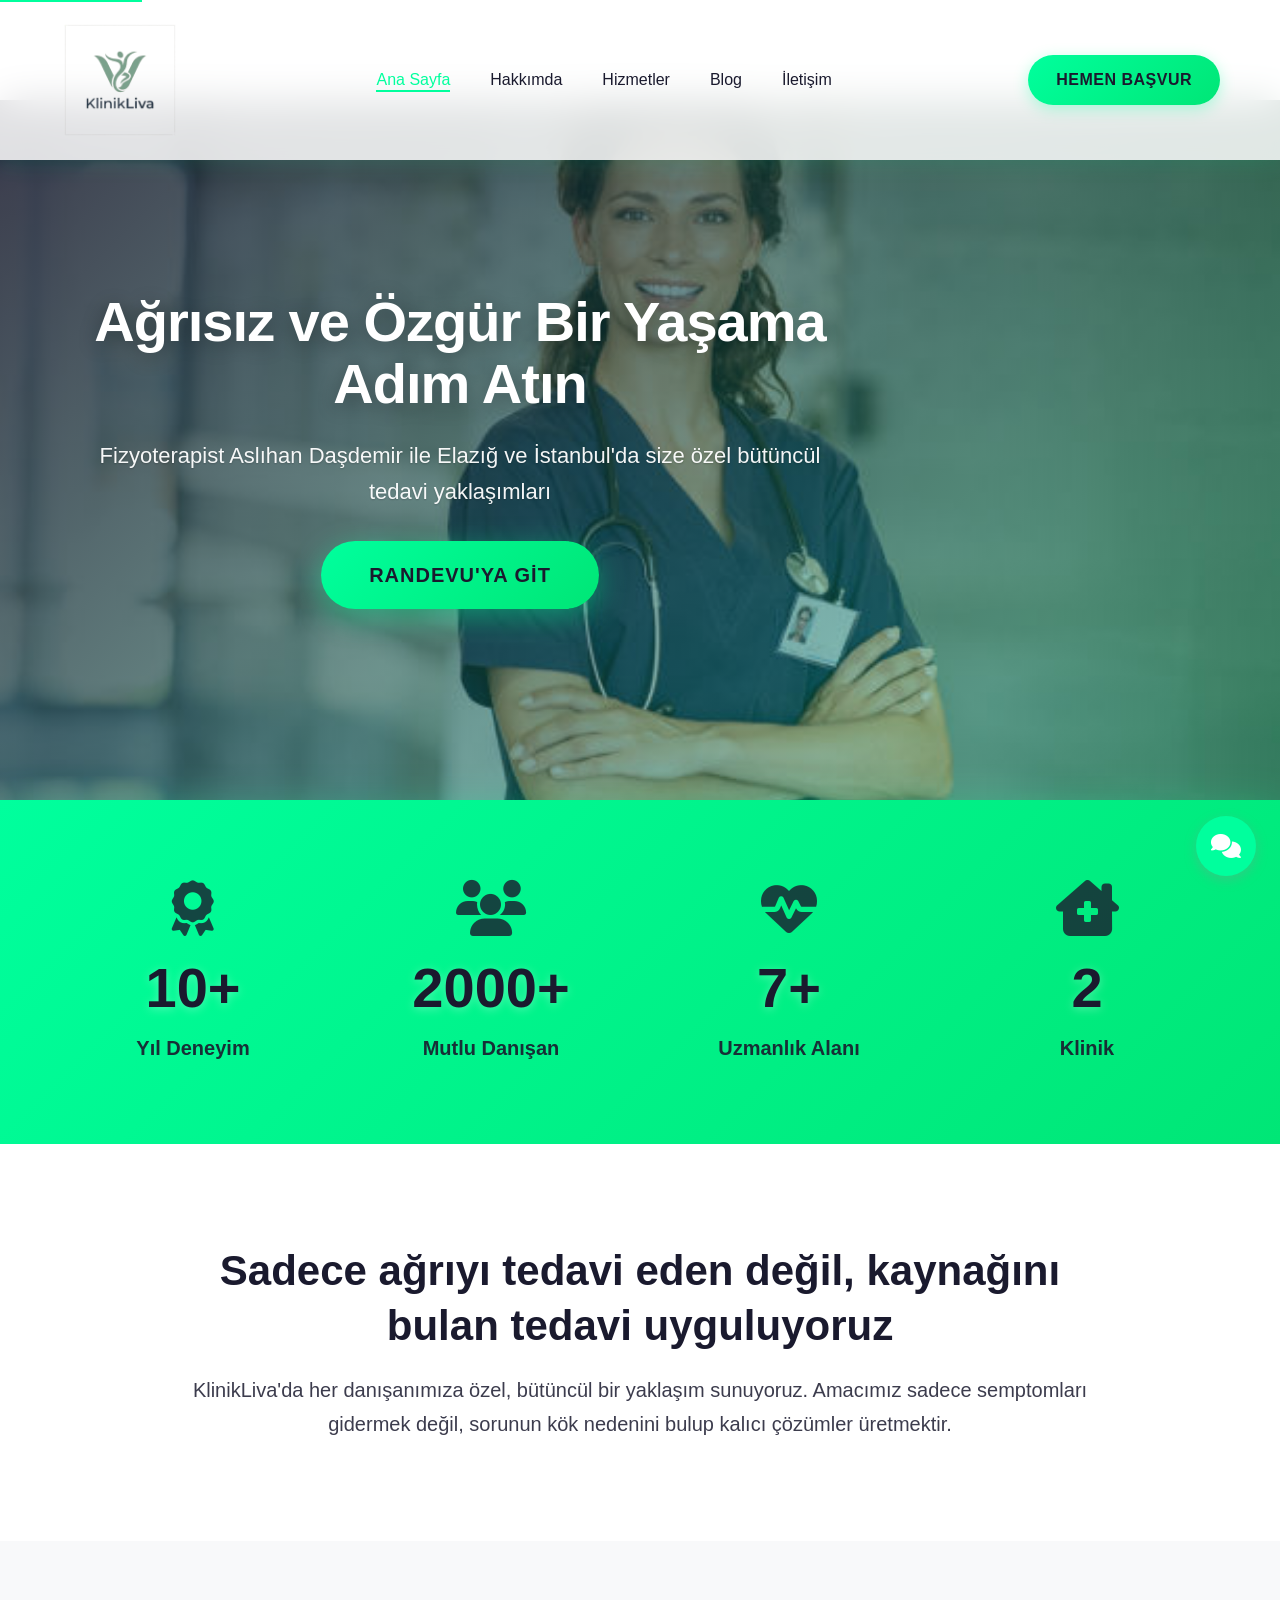
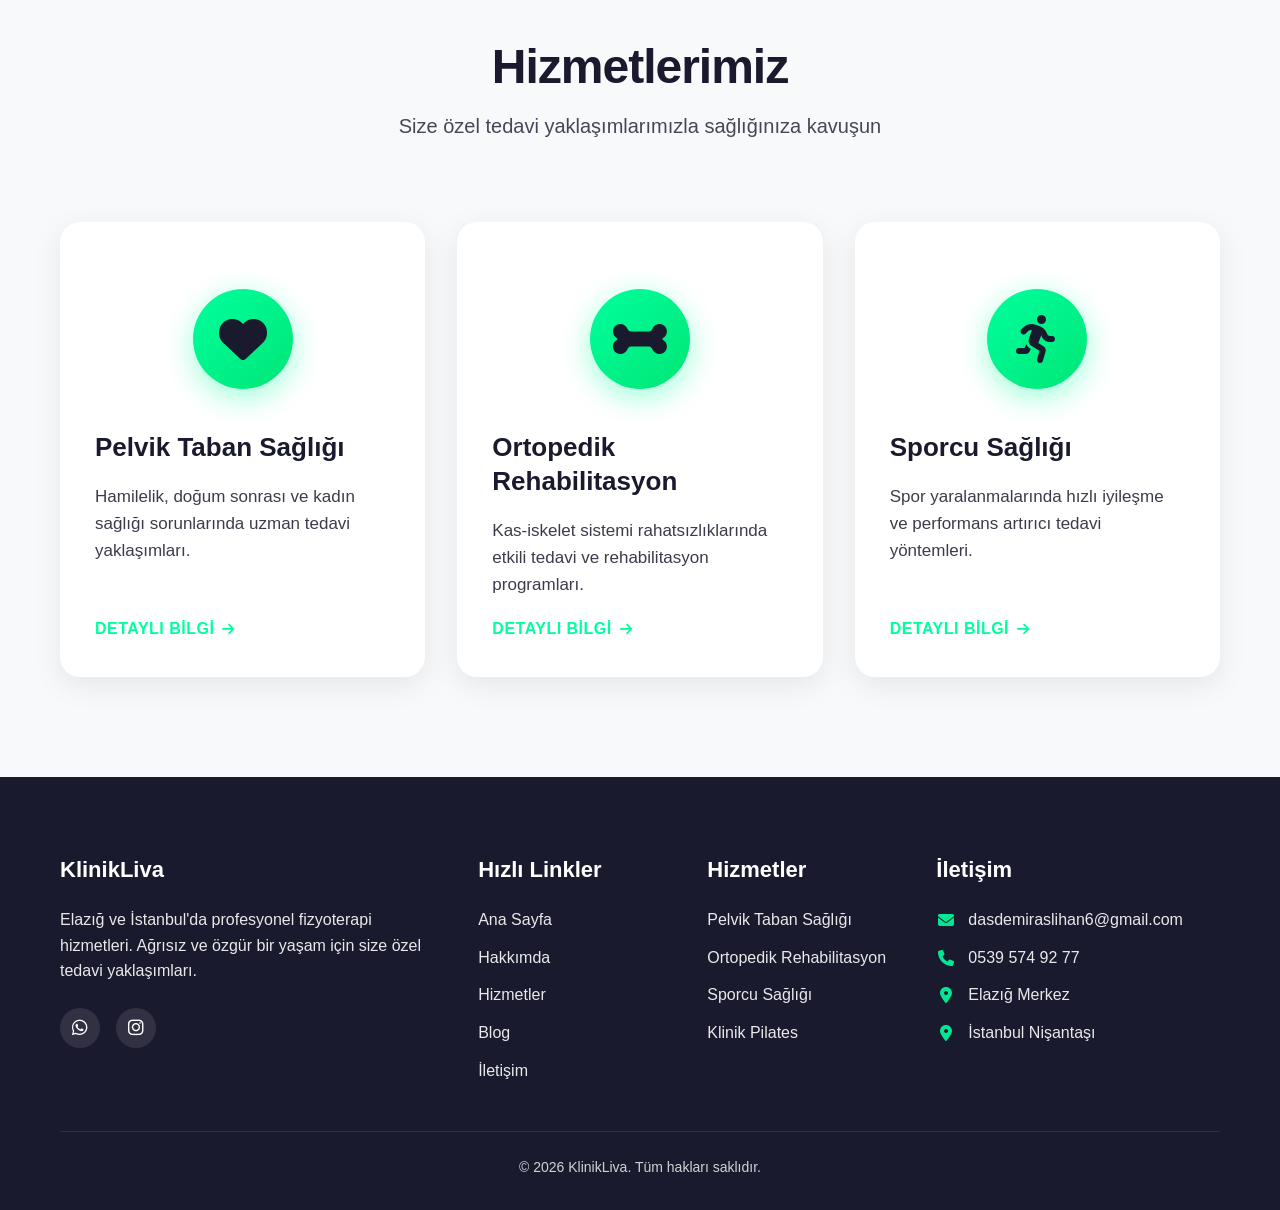
==== index.html @ 14a4961d "Add files via upload" ====
<!DOCTYPE html>
<html lang="tr">
<head>
    <meta charset="UTF-8">
    <meta name="viewport" content="width=device-width, initial-scale=1.0">
    <meta name="description" content="KlinikLiva - Elazığ ve İstanbul'da fizyoterapi hizmetleri. Pelvik taban sağlığı, ortopedik rehabilitasyon, sporcu sağlığı ve daha fazlası için uzman tedavi.">
    <title>KlinikLiva - Ağrısız ve Özgür Bir Yaşama Adım Atın</title>
    
    <!-- Open Graph Meta Tags -->
    <meta property="og:title" content="KlinikLiva - Ağrısız ve Özgür Bir Yaşama Adım Atın">
    <meta property="og:description" content="Elazığ ve İstanbul'da profesyonel fizyoterapi hizmetleri. Size özel bütüncül tedavi yaklaşımları.">
    <meta property="og:type" content="website">
    <meta property="og:url" content="https://klinikliva.com">
    <meta property="og:image" content="https://klinikliva.com/assets/img/doctor-hero.jpg">
    <meta property="og:locale" content="tr_TR">
    
    <!-- Bootstrap 5.3 CSS -->
    <link href="https://cdn.jsdelivr.net/npm/bootstrap@5.3.0/dist/css/bootstrap.min.css" rel="stylesheet">
    
    <!-- FontAwesome 6.4.0 -->
    <link rel="stylesheet" href="https://cdnjs.cloudflare.com/ajax/libs/font-awesome/6.4.0/css/all.min.css">
    
    <!-- AOS Animation Library 2.3.4 -->
    <link href="https://unpkg.com/aos@2.3.4/dist/aos.css" rel="stylesheet">
    
    <!-- Custom CSS -->
    <link rel="stylesheet" href="assets/css/main.css">
</head>
<body>
    <!-- Skip to Main Content Link (Accessibility) -->
    <a href="#main-content" class="skip-to-main">Ana içeriğe geç</a>
    
    <!-- Sticky Header -->
    <header class="sticky-header" id="mainHeader">
        <div class="container">
            <div class="header-content">
                <img src="assets/img/logo.png" alt="KlinikLiva Logo" class="logo">
                <nav class="nav-menu" id="navMenu">
                    <ul>
                        <li><a href="index.html" class="active">Ana Sayfa</a></li>
                        <li><a href="hakkimda.html">Hakkımda</a></li>
                        <li><a href="hizmetler.html">Hizmetler</a></li>
                        <li><a href="blog.html">Blog</a></li>
                        <li><a href="iletisim.html">İletişim</a></li>
                    </ul>
                </nav>
                <button class="cta-button">Hemen Başvur</button>
                <button class="hamburger" id="hamburgerBtn" aria-label="Menü">
                    <i class="fas fa-bars"></i>
                </button>
            </div>
        </div>
    </header>
    
    <main id="main-content">
        <!-- Hero Section -->
        <section class="hero-section" data-aos="fade-in" data-aos-duration="800">
            <div class="hero-overlay"></div>
            <div class="container">
                <div class="hero-content" data-aos="fade-up" data-aos-delay="200">
                    <h1 class="hero-headline">Ağrısız ve Özgür Bir Yaşama Adım Atın</h1>
                    <p class="hero-subtext">Fizyoterapist Aslıhan Daşdemir ile Elazığ ve İstanbul'da size özel bütüncül tedavi yaklaşımları</p>
                    <a href="#contact" class="hero-cta-button">Randevu'ya Git</a>
                </div>
            </div>
        </section>

        <!-- Stats Band -->
        <section class="stats-band">
            <div class="container">
                <div class="stats-grid">
                    <div class="stat-item" data-aos="fade-up" data-aos-delay="0">
                        <i class="fas fa-award stat-icon"></i>
                        <h3 class="stat-number">10+</h3>
                        <p class="stat-label">Yıl Deneyim</p>
                    </div>
                    <div class="stat-item" data-aos="fade-up" data-aos-delay="100">
                        <i class="fas fa-users stat-icon"></i>
                        <h3 class="stat-number">2000+</h3>
                        <p class="stat-label">Mutlu Danışan</p>
                    </div>
                    <div class="stat-item" data-aos="fade-up" data-aos-delay="200">
                        <i class="fas fa-heartbeat stat-icon"></i>
                        <h3 class="stat-number">7+</h3>
                        <p class="stat-label">Uzmanlık Alanı</p>
                    </div>
                    <div class="stat-item" data-aos="fade-up" data-aos-delay="300">
                        <i class="fas fa-clinic-medical stat-icon"></i>
                        <h3 class="stat-number">2</h3>
                        <p class="stat-label">Klinik</p>
                    </div>
                </div>
            </div>
        </section>

        <!-- Vision Statement Section -->
        <section class="vision-section" data-aos="fade-up" data-aos-duration="600">
            <div class="container">
                <div class="vision-content">
                    <div class="vision-text" data-aos="fade-up" data-aos-delay="200">
                        <h2 class="vision-headline">Sadece ağrıyı tedavi eden değil, kaynağını bulan tedavi uyguluyoruz</h2>
                        <p class="vision-description">
                            KlinikLiva'da her danışanımıza özel, bütüncül bir yaklaşım sunuyoruz. 
                            Amacımız sadece semptomları gidermek değil, sorunun kök nedenini bulup 
                            kalıcı çözümler üretmektir.
                        </p>
                    </div>
                </div>
            </div>
        </section>

        <!-- Services Overview Section -->
        <section class="services-overview">
            <div class="container">
                <div class="section-header" data-aos="fade-up">
                    <h2 class="section-title">Hizmetlerimiz</h2>
                    <p class="section-subtitle">Size özel tedavi yaklaşımlarımızla sağlığınıza kavuşun</p>
                </div>
                <div class="service-grid">
                    <!-- Service Card 1: Pelvik Taban Sağlığı -->
                    <div class="service-card" data-aos="fade-up" data-aos-delay="0">
                        <div class="service-content">
                            <div class="service-icon">
                                <i class="fas fa-heart"></i>
                            </div>
                            <h3 class="service-title">Pelvik Taban Sağlığı</h3>
                            <p class="service-description">
                                Hamilelik, doğum sonrası ve kadın sağlığı sorunlarında uzman tedavi yaklaşımları.
                            </p>
                            <a href="hizmetler.html#pelvik-taban" class="service-link">
                                Detaylı Bilgi <i class="fas fa-arrow-right"></i>
                            </a>
                        </div>
                    </div>

                    <!-- Service Card 2: Ortopedik Rehabilitasyon -->
                    <div class="service-card" data-aos="fade-up" data-aos-delay="100">
                        <div class="service-content">
                            <div class="service-icon">
                                <i class="fas fa-bone"></i>
                            </div>
                            <h3 class="service-title">Ortopedik Rehabilitasyon</h3>
                            <p class="service-description">
                                Kas-iskelet sistemi rahatsızlıklarında etkili tedavi ve rehabilitasyon programları.
                            </p>
                            <a href="hizmetler.html#ortopedi" class="service-link">
                                Detaylı Bilgi <i class="fas fa-arrow-right"></i>
                            </a>
                        </div>
                    </div>

                    <!-- Service Card 3: Sporcu Sağlığı -->
                    <div class="service-card" data-aos="fade-up" data-aos-delay="200">
                        <div class="service-content">
                            <div class="service-icon">
                                <i class="fas fa-running"></i>
                            </div>
                            <h3 class="service-title">Sporcu Sağlığı</h3>
                            <p class="service-description">
                                Spor yaralanmalarında hızlı iyileşme ve performans artırıcı tedavi yöntemleri.
                            </p>
                            <a href="hizmetler.html#sporcu" class="service-link">
                                Detaylı Bilgi <i class="fas fa-arrow-right"></i>
                            </a>
                        </div>
                    </div>
                </div>
            </div>
        </section>
    </main>

    <!-- Floating Contact Button -->
    <div class="floating-contact" id="floatingContact">
        <button class="floating-btn" id="floatingBtn" aria-label="İletişim Seçenekleri">
            <i class="fas fa-comments"></i>
        </button>
        <div class="contact-options" id="contactOptions">
            <a href="https://wa.me/905395749277" class="contact-option whatsapp" target="_blank" rel="noopener noreferrer">
                <i class="fab fa-whatsapp"></i>
                <span>WhatsApp</span>
            </a>
            <a href="https://instagram.com/klinikliva" class="contact-option instagram" target="_blank" rel="noopener noreferrer">
                <i class="fab fa-instagram"></i>
                <span>Instagram</span>
            </a>
        </div>
    </div>

    <!-- Footer -->
    <footer class="site-footer">
        <div class="container">
            <div class="footer-content">
                <!-- About Section -->
                <div class="footer-section">
                    <h3 class="footer-title">KlinikLiva</h3>
                    <p class="footer-text">
                        Elazığ ve İstanbul'da profesyonel fizyoterapi hizmetleri. 
                        Ağrısız ve özgür bir yaşam için size özel tedavi yaklaşımları.
                    </p>
                    <div class="social-links">
                        <a href="https://wa.me/905395749277" class="social-link" target="_blank" rel="noopener noreferrer" aria-label="WhatsApp">
                            <i class="fab fa-whatsapp"></i>
                        </a>
                        <a href="https://instagram.com/klinikliva" class="social-link" target="_blank" rel="noopener noreferrer" aria-label="Instagram">
                            <i class="fab fa-instagram"></i>
                        </a>
                    </div>
                </div>

                <!-- Quick Links -->
                <div class="footer-section">
                    <h3 class="footer-title">Hızlı Linkler</h3>
                    <ul class="footer-links">
                        <li><a href="index.html">Ana Sayfa</a></li>
                        <li><a href="hakkimda.html">Hakkımda</a></li>
                        <li><a href="hizmetler.html">Hizmetler</a></li>
                        <li><a href="blog.html">Blog</a></li>
                        <li><a href="iletisim.html">İletişim</a></li>
                    </ul>
                </div>

                <!-- Services -->
                <div class="footer-section">
                    <h3 class="footer-title">Hizmetler</h3>
                    <ul class="footer-links">
                        <li><a href="hizmetler.html#pelvik-taban">Pelvik Taban Sağlığı</a></li>
                        <li><a href="hizmetler.html#ortopedi">Ortopedik Rehabilitasyon</a></li>
                        <li><a href="hizmetler.html#sporcu">Sporcu Sağlığı</a></li>
                        <li><a href="hizmetler.html#pilates">Klinik Pilates</a></li>
                    </ul>
                </div>

                <!-- Contact Info -->
                <div class="footer-section">
                    <h3 class="footer-title">İletişim</h3>
                    <div class="footer-contact-info">
                        <div class="footer-contact-item">
                            <i class="fas fa-envelope"></i>
                            <a href="mailto:dasdemiraslihan6@gmail.com">dasdemiraslihan6@gmail.com</a>
                        </div>
                        <div class="footer-contact-item">
                            <i class="fas fa-phone"></i>
                            <a href="tel:+905395749277">0539 574 92 77</a>
                        </div>
                        <div class="footer-contact-item">
                            <i class="fas fa-map-marker-alt"></i>
                            <span>Elazığ Merkez</span>
                        </div>
                        <div class="footer-contact-item">
                            <i class="fas fa-map-marker-alt"></i>
                            <span>İstanbul Nişantaşı</span>
                        </div>
                    </div>
                </div>
            </div>

            <div class="footer-bottom">
                <p class="footer-copyright">
                    &copy; 2026 KlinikLiva. Tüm hakları saklıdır.
                </p>
            </div>
        </div>
    </footer>

    <!-- Bootstrap 5.3 JS Bundle -->
    <script src="https://cdn.jsdelivr.net/npm/bootstrap@5.3.0/dist/js/bootstrap.bundle.min.js"></script>
    
    <!-- AOS Animation Library 2.3.4 -->
    <script src="https://unpkg.com/aos@2.3.4/dist/aos.js"></script>
    
    <!-- Custom JavaScript -->
    <script src="assets/js/main.js"></script>
    <script src="assets/js/navigation.js"></script>
</body>
</html>
---- assets/css/main.css ----
/* KlinikLiva Main Stylesheet */

/* CSS Variables for Color Scheme - ULTRA VIBRANT NEON */
:root {
    --primary-color: #00FF9D;
    --neon-green: #00FF9D;
    --vibrant-emerald: #00E676;
    --secondary-color: #1a1a2e;
    --background-color: #FFFFFF;
    --text-color: #1a1a2e;
    --neon-glow: 0 0 20px rgba(0, 255, 157, 0.5);
}

/* Global Styles */
* {
    margin: 0;
    padding: 0;
    box-sizing: border-box;
}

body {
    font-family: 'Poppins', -apple-system, BlinkMacSystemFont, 'Segoe UI', Roboto, sans-serif;
    background-color: var(--background-color);
    color: var(--text-color);
    line-height: 1.6;
    padding-top: 82px;
}

/* Import Google Fonts */
@import url('https://fonts.googleapis.com/css2?family=Montserrat:wght@800;900&family=Poppins:wght@400;500;600;700&display=swap');

@media (min-width: 1200px) {
    body {
        padding-top: 100px; /* Larger padding for bigger header on desktop */
    }
}

/* ===========================
   HEADER STYLES
   =========================== */

/* Sticky Header - TRANSPARENT WITH BLUR */
.sticky-header {
    position: fixed;
    top: 0;
    left: 0;
    right: 0;
    width: 100%;
    background-color: rgba(255, 255, 255, 0.85);
    backdrop-filter: blur(20px);
    -webkit-backdrop-filter: blur(20px);
    transition: all 0.3s ease;
    z-index: 1000;
    box-shadow: 0 4px 20px rgba(0, 255, 157, 0.1);
}

/* Scrolled state with enhanced blur effect */
.sticky-header.scrolled {
    background-color: rgba(255, 255, 255, 0.95);
    backdrop-filter: blur(25px);
    -webkit-backdrop-filter: blur(25px);
    box-shadow: 0 4px 30px rgba(0, 255, 157, 0.15);
}

/* Header Content Container */
.header-content {
    display: flex;
    align-items: center;
    justify-content: space-between;
    padding: 16px 0;
    gap: 24px;
}

/* Logo - 2X BIGGER */
.logo {
    height: 100px;
    width: auto;
    object-fit: contain;
}

/* Navigation Menu - Desktop */
.nav-menu {
    display: none;
    flex: 1;
    justify-content: center;
}

.nav-menu ul {
    display: flex;
    list-style: none;
    margin: 0;
    padding: 0;
    gap: 32px;
}

.nav-menu ul li {
    margin: 0;
}

.nav-menu ul li a {
    color: var(--text-color);
    text-decoration: none;
    font-weight: 500;
    font-size: 16px;
    transition: color 0.3s ease;
    position: relative;
}

.nav-menu ul li a:hover,
.nav-menu ul li a.active {
    color: var(--primary-color);
}

.nav-menu ul li a::after {
    content: '';
    position: absolute;
    bottom: -4px;
    left: 0;
    width: 0;
    height: 2px;
    background-color: var(--primary-color);
    transition: width 0.3s ease;
}

.nav-menu ul li a:hover::after,
.nav-menu ul li a.active::after {
    width: 100%;
}

/* CTA Button - NEON GLOW EFFECT */
.cta-button {
    background: linear-gradient(135deg, var(--neon-green) 0%, var(--vibrant-emerald) 100%);
    color: var(--secondary-color);
    border: none;
    padding: 12px 28px;
    border-radius: 50px;
    font-weight: 700;
    font-size: 16px;
    cursor: pointer;
    transition: all 0.3s ease;
    white-space: nowrap;
    box-shadow: 0 4px 15px rgba(0, 255, 157, 0.3);
    text-transform: uppercase;
    letter-spacing: 0.5px;
}

.cta-button:hover {
    background: linear-gradient(135deg, var(--vibrant-emerald) 0%, var(--neon-green) 100%);
    transform: translateY(-3px);
    box-shadow: var(--neon-glow), 0 8px 25px rgba(0, 255, 157, 0.4);
}

/* Hamburger Menu Button - Mobile */
.hamburger {
    display: none;
    background: none;
    border: none;
    font-size: 24px;
    color: var(--text-color);
    cursor: pointer;
    padding: 8px;
    transition: color 0.3s ease;
}

.hamburger:hover {
    color: var(--primary-color);
}

/* ===========================
   RESPONSIVE STYLES - HEADER
   =========================== */

/* Tablet and below (768px and below) */
@media (max-width: 767px) {
    /* Show hamburger, hide desktop nav and CTA */
    .hamburger {
        display: block;
    }
    
    .cta-button {
        display: none;
    }
    
    /* Mobile Navigation Menu */
    .nav-menu {
        display: none;
        position: fixed;
        top: 82px;
        left: 0;
        right: 0;
        background-color: var(--background-color);
        box-shadow: 0 4px 12px rgba(0, 0, 0, 0.1);
        padding: 24px 0;
        z-index: 999;
    }
    
    .nav-menu.active {
        display: block;
        animation: slideDown 0.3s ease;
    }
    
    .nav-menu ul {
        flex-direction: column;
        gap: 0;
    }
    
    .nav-menu ul li {
        border-bottom: 1px solid #f0f0f0;
    }
    
    .nav-menu ul li:last-child {
        border-bottom: none;
    }
    
    .nav-menu ul li a {
        display: block;
        padding: 16px 24px;
        font-size: 18px;
    }
    
    .nav-menu ul li a::after {
        display: none;
    }
    
    /* Smaller logo on mobile */
    .logo {
        height: 70px;
    }
    
    /* Adjust header padding */
    .header-content {
        padding: 12px 0;
    }
}

/* Desktop (768px and above) */
@media (min-width: 768px) {
    .nav-menu {
        display: flex;
    }
    
    .hamburger {
        display: none;
    }
}

/* Large Desktop (1200px and above) */
@media (min-width: 1200px) {
    .logo {
        height: 120px;
    }
    
    .nav-menu ul {
        gap: 40px;
    }
    
    .header-content {
        padding: 20px 0;
    }
}

/* Slide down animation for mobile menu */
@keyframes slideDown {
    from {
        opacity: 0;
        transform: translateY(-10px);
    }
    to {
        opacity: 1;
        transform: translateY(0);
    }
}

/* Placeholder styles - will be expanded in subsequent tasks */

/* ===========================
   FLOATING CONTACT BUTTON
   =========================== */

/* Floating Contact Container */
.floating-contact {
    position: fixed;
    bottom: 24px;
    right: 24px;
    z-index: 999;
    display: flex;
    flex-direction: column;
    align-items: flex-end;
    gap: 12px;
}

/* Main Floating Button */
.floating-btn {
    width: 60px;
    height: 60px;
    border-radius: 50%;
    background-color: var(--primary-color);
    color: white;
    border: none;
    font-size: 24px;
    cursor: pointer;
    box-shadow: 0 4px 12px rgba(118, 160, 143, 0.4);
    transition: all 0.3s ease;
    display: flex;
    align-items: center;
    justify-content: center;
}

.floating-btn:hover {
    background-color: #5f8a7a;
    transform: scale(1.1);
    box-shadow: 0 6px 16px rgba(118, 160, 143, 0.5);
}

.floating-btn:active {
    transform: scale(0.95);
}

/* Contact Options Popup */
.contact-options {
    display: none;
    flex-direction: column;
    gap: 8px;
    opacity: 0;
    transform: translateY(10px);
    transition: all 0.3s ease;
}

.contact-options.show {
    display: flex;
    opacity: 1;
    transform: translateY(0);
    animation: slideUp 0.3s ease;
}

/* Individual Contact Option */
.contact-option {
    display: flex;
    align-items: center;
    gap: 12px;
    padding: 12px 20px;
    background-color: white;
    color: var(--text-color);
    text-decoration: none;
    border-radius: 30px;
    box-shadow: 0 2px 8px rgba(0, 0, 0, 0.1);
    transition: all 0.3s ease;
    white-space: nowrap;
    font-weight: 500;
    font-size: 15px;
}

.contact-option:hover {
    transform: translateX(-4px);
    box-shadow: 0 4px 12px rgba(0, 0, 0, 0.15);
}

/* WhatsApp Styling */
.contact-option.whatsapp {
    color: #25D366;
}

.contact-option.whatsapp:hover {
    background-color: #25D366;
    color: white;
}

.contact-option.whatsapp i {
    font-size: 20px;
}

/* Instagram Styling */
.contact-option.instagram {
    color: #E4405F;
}

.contact-option.instagram:hover {
    background: linear-gradient(45deg, #f09433 0%, #e6683c 25%, #dc2743 50%, #cc2366 75%, #bc1888 100%);
    color: white;
}

.contact-option.instagram i {
    font-size: 20px;
}

/* Slide up animation for contact options */
@keyframes slideUp {
    from {
        opacity: 0;
        transform: translateY(10px);
    }
    to {
        opacity: 1;
        transform: translateY(0);
    }
}

/* Mobile Responsive Adjustments */
@media (max-width: 767px) {
    .floating-contact {
        bottom: 16px;
        right: 16px;
    }
    
    .floating-btn {
        width: 56px;
        height: 56px;
        font-size: 22px;
    }
    
    .contact-option {
        padding: 10px 16px;
        font-size: 14px;
    }
    
    .contact-option i {
        font-size: 18px;
    }
}

/* ===========================
   HERO SECTION
   =========================== */

/* Hero Section Container */
.hero-section {
    position: relative;
    min-height: 600px;
    display: flex;
    align-items: center;
    justify-content: center;
    background-image: url('../img/doctor-hero.jpg');
    background-size: cover;
    background-position: center;
    background-repeat: no-repeat;
    overflow: hidden;
}

/* Dark Overlay with NEON GREEN accent */
.hero-overlay {
    position: absolute;
    top: 0;
    left: 0;
    right: 0;
    bottom: 0;
    background: linear-gradient(135deg, rgba(26, 26, 46, 0.85) 0%, rgba(0, 255, 157, 0.3) 100%);
    z-index: 1;
}

/* Hero Content Container */
.hero-content {
    position: relative;
    z-index: 2;
    text-align: center;
    color: white;
    max-width: 800px;
    padding: 40px 20px;
}

/* Hero Headline - ULTRA BOLD */
.hero-headline {
    font-family: 'Montserrat', sans-serif;
    font-size: 56px;
    font-weight: 900;
    line-height: 1.1;
    margin-bottom: 24px;
    text-shadow: 0 4px 20px rgba(0, 0, 0, 0.3);
    letter-spacing: -1px;
}

/* Hero Subtext */
.hero-subtext {
    font-size: 20px;
    font-weight: 400;
    line-height: 1.6;
    margin-bottom: 32px;
    opacity: 0.95;
    text-shadow: 0 1px 2px rgba(0, 0, 0, 0.2);
}

/* Hero CTA Button - NEON GLOW */
.hero-cta-button {
    display: inline-block;
    background: linear-gradient(135deg, var(--neon-green) 0%, var(--vibrant-emerald) 100%);
    color: var(--secondary-color);
    text-decoration: none;
    padding: 18px 48px;
    border-radius: 50px;
    font-weight: 800;
    font-size: 20px;
    transition: all 0.3s ease;
    box-shadow: 0 8px 30px rgba(0, 255, 157, 0.4);
    text-transform: uppercase;
    letter-spacing: 1px;
}

.hero-cta-button:hover {
    background: linear-gradient(135deg, var(--vibrant-emerald) 0%, var(--neon-green) 100%);
    transform: translateY(-4px) scale(1.05);
    box-shadow: var(--neon-glow), 0 12px 40px rgba(0, 255, 157, 0.5);
    color: var(--secondary-color);
}

.hero-cta-button:active {
    transform: translateY(0);
}

/* ===========================
   RESPONSIVE STYLES - HERO SECTION
   =========================== */

/* Mobile (320px - 767px) */
@media (max-width: 767px) {
    .hero-section {
        min-height: 500px;
    }
    
    .hero-headline {
        font-size: 32px;
        margin-bottom: 16px;
    }
    
    .hero-subtext {
        font-size: 16px;
        margin-bottom: 24px;
    }
    
    .hero-cta-button {
        padding: 14px 32px;
        font-size: 16px;
    }
    
    .hero-content {
        padding: 30px 16px;
    }
}

/* Tablet (768px - 991px) */
@media (min-width: 768px) and (max-width: 991px) {
    .hero-section {
        min-height: 550px;
    }
    
    .hero-headline {
        font-size: 40px;
    }
    
    .hero-subtext {
        font-size: 18px;
    }
}

/* Large Desktop (1200px and above) */
@media (min-width: 1200px) {
    .hero-section {
        min-height: 700px;
    }
    
    .hero-headline {
        font-size: 56px;
    }
    
    .hero-subtext {
        font-size: 22px;
    }
    
    .hero-cta-button {
        padding: 18px 48px;
        font-size: 20px;
    }
}

/* Ultra Wide (2560px and above) */
@media (min-width: 2560px) {
    .hero-section {
        min-height: 800px;
    }
    
    .hero-headline {
        font-size: 64px;
    }
}

/* ===========================
   STATS BAND SECTION
   =========================== */

/* Stats Band Container - NEON GRADIENT */
.stats-band {
    background: linear-gradient(135deg, var(--neon-green) 0%, var(--vibrant-emerald) 100%);
    padding: 60px 0;
    position: relative;
    box-shadow: 0 10px 40px rgba(0, 255, 157, 0.3);
}

/* Stats Grid Layout */
.stats-grid {
    display: grid;
    grid-template-columns: 1fr;
    gap: 40px;
    max-width: 1200px;
    margin: 0 auto;
}

/* Individual Stat Item */
.stat-item {
    text-align: center;
    color: white;
    display: flex;
    flex-direction: column;
    align-items: center;
    gap: 12px;
}

/* Stat Icon */
.stat-icon {
    font-size: 48px;
    color: var(--secondary-color);
    opacity: 0.8;
    margin-bottom: 8px;
}

/* Stat Number - ULTRA BOLD */
.stat-number {
    font-family: 'Montserrat', sans-serif;
    font-size: 56px;
    font-weight: 900;
    line-height: 1;
    margin: 0;
    color: var(--secondary-color);
    text-shadow: 0 2px 10px rgba(255, 255, 255, 0.3);
}

/* Stat Label */
.stat-label {
    font-size: 18px;
    font-weight: 600;
    margin: 0;
    color: var(--secondary-color);
    opacity: 0.9;
}

/* ===========================
   RESPONSIVE STYLES - STATS BAND
   =========================== */

/* Mobile (320px - 767px) */
@media (max-width: 767px) {
    .stats-band {
        padding: 40px 0;
    }
    
    .stats-grid {
        gap: 32px;
    }
    
    .stat-icon {
        font-size: 40px;
    }
    
    .stat-number {
        font-size: 40px;
    }
    
    .stat-label {
        font-size: 16px;
    }
}

/* Tablet (768px - 991px) */
@media (min-width: 768px) {
    .stats-grid {
        grid-template-columns: repeat(2, 1fr);
        gap: 48px;
    }
}

/* Desktop (992px and above) */
@media (min-width: 992px) {
    .stats-grid {
        grid-template-columns: repeat(4, 1fr);
        gap: 32px;
    }
    
    .stat-item {
        gap: 16px;
    }
}

/* Large Desktop (1200px and above) */
@media (min-width: 1200px) {
    .stats-band {
        padding: 80px 0;
    }
    
    .stat-icon {
        font-size: 56px;
    }
    
    .stat-number {
        font-size: 56px;
    }
    
    .stat-label {
        font-size: 20px;
    }
}

/* ===========================
   VISION STATEMENT SECTION
   =========================== */

/* Vision Section Container */
.vision-section {
    padding: 80px 0;
    background-color: white;
}

/* Vision Content Layout - SINGLE COLUMN */
.vision-content {
    display: block;
    max-width: 900px;
    margin: 0 auto;
    text-align: center;
}

/* Vision Text Content */
.vision-text {
    display: flex;
    flex-direction: column;
    gap: 20px;
}

/* Vision Headline */
.vision-headline {
    font-size: 36px;
    font-weight: 700;
    color: var(--secondary-color);
    line-height: 1.3;
    margin: 0;
}

/* Vision Description */
.vision-description {
    font-size: 18px;
    color: var(--text-color);
    line-height: 1.7;
    opacity: 0.85;
    margin: 0;
}

/* Vision Image Container - REMOVED */
.vision-image {
    display: none;
}

/* Vision Image - REMOVED */
.vision-img {
    display: none;
}

/* ===========================
   RESPONSIVE STYLES - VISION SECTION
   =========================== */

/* Mobile (320px - 767px) */
@media (max-width: 767px) {
    .vision-section {
        padding: 60px 0;
    }
    
    .vision-content {
        gap: 32px;
    }
    
    .vision-headline {
        font-size: 28px;
    }
    
    .vision-description {
        font-size: 16px;
    }
    
    .vision-img {
        min-height: 250px;
    }
}

/* Tablet (768px - 991px) */
@media (min-width: 768px) {
    .vision-content {
        grid-template-columns: 1fr 1fr;
        gap: 48px;
    }
    
    .vision-headline {
        font-size: 32px;
    }
    
    .vision-img {
        min-height: 350px;
    }
}

/* Desktop (992px and above) */
@media (min-width: 992px) {
    .vision-content {
        gap: 60px;
    }
    
    .vision-headline {
        font-size: 38px;
    }
    
    .vision-description {
        font-size: 19px;
    }
    
    .vision-img {
        min-height: 400px;
    }
}

/* Large Desktop (1200px and above) */
@media (min-width: 1200px) {
    .vision-section {
        padding: 100px 0;
    }
    
    .vision-headline {
        font-size: 42px;
    }
    
    .vision-description {
        font-size: 20px;
    }
    
    .vision-img {
        min-height: 450px;
    }
}

/* Ultra Wide (2560px and above) */
@media (min-width: 2560px) {
    .vision-headline {
        font-size: 48px;
    }
    
    .vision-img {
        min-height: 500px;
    }
}

/* ===========================
   SERVICES OVERVIEW SECTION
   =========================== */

/* Services Overview Container */
.services-overview {
    padding: 80px 0;
    background-color: #f8f9fa;
}

/* Section Header */
.section-header {
    text-align: center;
    margin-bottom: 60px;
    max-width: 800px;
    margin-left: auto;
    margin-right: auto;
}

/* Section Title - ULTRA BOLD */
.section-title {
    font-family: 'Montserrat', sans-serif;
    font-size: 48px;
    font-weight: 900;
    color: var(--secondary-color);
    margin-bottom: 16px;
    line-height: 1.1;
    letter-spacing: -1px;
}

/* Section Subtitle */
.section-subtitle {
    font-size: 18px;
    color: var(--text-color);
    opacity: 0.8;
    line-height: 1.6;
    margin: 0;
}

/* Service Grid Layout */
.service-grid {
    display: grid;
    grid-template-columns: 1fr;
    gap: 32px;
    max-width: 1200px;
    margin: 0 auto;
}

/* Service Card - NEON BORDER */
.service-card {
    background-color: white;
    border-radius: 20px;
    overflow: hidden;
    box-shadow: 0 8px 30px rgba(0, 0, 0, 0.08);
    transition: all 0.3s ease;
    display: flex;
    flex-direction: column;
    border: 3px solid transparent;
}

.service-card:hover {
    transform: translateY(-12px);
    box-shadow: 0 15px 50px rgba(0, 255, 157, 0.25);
    border-color: var(--neon-green);
}

/* Service Icon - NEON GREEN CIRCLE */
.service-icon {
    width: 100px;
    height: 100px;
    background: linear-gradient(135deg, var(--neon-green) 0%, var(--vibrant-emerald) 100%);
    border-radius: 50%;
    display: flex;
    align-items: center;
    justify-content: center;
    margin: 32px auto 24px;
    box-shadow: 0 8px 30px rgba(0, 255, 157, 0.4);
}

.service-icon i {
    font-size: 48px;
    color: var(--secondary-color);
}

/* Service Image - REMOVED */
.service-img {
    display: none;
}

/* Service Content */
.service-content {
    padding: 28px;
    display: flex;
    flex-direction: column;
    gap: 16px;
    flex: 1;
}

/* Service Title */
.service-title {
    font-size: 24px;
    font-weight: 700;
    color: var(--secondary-color);
    margin: 0;
    line-height: 1.3;
}

/* Service Description */
.service-description {
    font-size: 16px;
    color: var(--text-color);
    line-height: 1.6;
    margin: 0;
    opacity: 0.85;
    flex: 1;
}

/* Service Link - NEON EFFECT */
.service-link {
    display: inline-flex;
    align-items: center;
    gap: 8px;
    color: var(--neon-green);
    text-decoration: none;
    font-weight: 700;
    font-size: 16px;
    transition: all 0.3s ease;
    align-self: flex-start;
    text-transform: uppercase;
    letter-spacing: 0.5px;
}

.service-link:hover {
    color: var(--vibrant-emerald);
    gap: 14px;
    text-shadow: 0 0 10px rgba(0, 255, 157, 0.5);
}

.service-link i {
    font-size: 14px;
    transition: transform 0.3s ease;
}

.service-link:hover i {
    transform: translateX(4px);
}

/* ===========================
   RESPONSIVE STYLES - SERVICES SECTION
   =========================== */

/* Mobile (320px - 767px) */
@media (max-width: 767px) {
    .services-overview {
        padding: 60px 0;
    }
    
    .section-header {
        margin-bottom: 40px;
    }
    
    .section-title {
        font-size: 32px;
        margin-bottom: 12px;
    }
    
    .section-subtitle {
        font-size: 16px;
    }
    
    .service-grid {
        gap: 24px;
    }
    
    .service-img {
        height: 200px;
    }
    
    .service-content {
        padding: 24px;
        gap: 12px;
    }
    
    .service-title {
        font-size: 20px;
    }
    
    .service-description {
        font-size: 15px;
    }
}

/* Tablet (768px - 991px) */
@media (min-width: 768px) {
    .service-grid {
        grid-template-columns: repeat(2, 1fr);
        gap: 28px;
    }
    
    .service-img {
        height: 220px;
    }
}

/* Desktop (992px and above) */
@media (min-width: 992px) {
    .service-grid {
        grid-template-columns: repeat(3, 1fr);
        gap: 32px;
    }
    
    .service-img {
        height: 240px;
    }
}

/* Large Desktop (1200px and above) */
@media (min-width: 1200px) {
    .services-overview {
        padding: 100px 0;
    }
    
    .section-header {
        margin-bottom: 80px;
    }
    
    .section-title {
        font-size: 48px;
    }
    
    .section-subtitle {
        font-size: 20px;
    }
    
    .service-img {
        height: 260px;
    }
    
    .service-content {
        padding: 32px;
        gap: 18px;
    }
    
    .service-title {
        font-size: 26px;
    }
    
    .service-description {
        font-size: 17px;
    }
}

/* Ultra Wide (2560px and above) */
@media (min-width: 2560px) {
    .section-title {
        font-size: 56px;
    }
    
    .service-img {
        height: 300px;
    }
}

/* ===========================
   ABOUT PAGE STYLES
   =========================== */

/* About Hero Section */
.about-hero {
    background: linear-gradient(135deg, var(--primary-color) 0%, var(--secondary-color) 100%);
    padding: 80px 0 60px;
    text-align: center;
    color: white;
}

.page-title {
    font-size: 48px;
    font-weight: 700;
    margin-bottom: 16px;
    line-height: 1.2;
}

.page-subtitle {
    font-size: 20px;
    opacity: 0.95;
    margin: 0;
}

/* Biography Section */
.biography-section {
    padding: 80px 0;
    background-color: white;
}

.biography-content {
    max-width: 900px;
    margin: 0 auto 60px;
}

.bio-text {
    display: flex;
    flex-direction: column;
    gap: 24px;
}

.bio-paragraph {
    font-size: 18px;
    line-height: 1.8;
    color: var(--text-color);
    margin: 0;
}

/* Certifications Section */
.certifications-section {
    max-width: 1200px;
    margin: 0 auto;
}

.certifications-section .section-title {
    text-align: center;
    margin-bottom: 48px;
}

.certifications-grid {
    display: grid;
    grid-template-columns: 1fr;
    gap: 24px;
}

/* Certification Card */
.cert-card {
    background-color: #f8f9fa;
    border-radius: 12px;
    padding: 32px;
    text-align: center;
    transition: all 0.3s ease;
    border: 2px solid transparent;
}

.cert-card:hover {
    transform: translateY(-4px);
    box-shadow: 0 8px 24px rgba(0, 0, 0, 0.1);
    border-color: var(--primary-color);
}

.cert-icon {
    width: 80px;
    height: 80px;
    margin: 0 auto 20px;
    background-color: var(--primary-color);
    border-radius: 50%;
    display: flex;
    align-items: center;
    justify-content: center;
    color: white;
    font-size: 36px;
}

.cert-title {
    font-size: 20px;
    font-weight: 700;
    color: var(--secondary-color);
    margin-bottom: 12px;
}

.cert-description {
    font-size: 16px;
    color: var(--text-color);
    opacity: 0.8;
    margin: 0;
}

/* ===========================
   RESPONSIVE STYLES - ABOUT PAGE
   =========================== */

/* Mobile (320px - 767px) */
@media (max-width: 767px) {
    .about-hero {
        padding: 60px 0 40px;
    }
    
    .page-title {
        font-size: 36px;
    }
    
    .page-subtitle {
        font-size: 18px;
    }
    
    .biography-section {
        padding: 60px 0;
    }
    
    .biography-content {
        margin-bottom: 48px;
    }
    
    .bio-paragraph {
        font-size: 16px;
    }
    
    .certifications-section .section-title {
        margin-bottom: 32px;
        font-size: 32px;
    }
    
    .cert-card {
        padding: 24px;
    }
    
    .cert-icon {
        width: 70px;
        height: 70px;
        font-size: 32px;
    }
    
    .cert-title {
        font-size: 18px;
    }
    
    .cert-description {
        font-size: 15px;
    }
}

/* Tablet (768px - 991px) */
@media (min-width: 768px) {
    .certifications-grid {
        grid-template-columns: repeat(2, 1fr);
        gap: 28px;
    }
}

/* Desktop (992px and above) */
@media (min-width: 992px) {
    .certifications-grid {
        grid-template-columns: repeat(3, 1fr);
        gap: 32px;
    }
}

/* Large Desktop (1200px and above) */
@media (min-width: 1200px) {
    .about-hero {
        padding: 100px 0 80px;
    }
    
    .page-title {
        font-size: 56px;
    }
    
    .page-subtitle {
        font-size: 22px;
    }
    
    .biography-section {
        padding: 100px 0;
    }
    
    .bio-paragraph {
        font-size: 19px;
    }
    
    .certifications-section .section-title {
        margin-bottom: 64px;
    }
}

/* ===========================
   SERVICES DETAIL PAGE STYLES
   =========================== */

/* Services Hero Section */
.services-hero {
    background: linear-gradient(135deg, var(--primary-color) 0%, var(--secondary-color) 100%);
    padding: 80px 0 60px;
    text-align: center;
    color: white;
}

/* Services Detail Section */
.services-detail-section {
    padding: 80px 0;
    background-color: #f8f9fa;
}

/* Service Detail Card */
.service-detail-card {
    background-color: white;
    border-radius: 20px;
    overflow: hidden;
    box-shadow: 0 8px 30px rgba(0, 0, 0, 0.08);
    margin-bottom: 48px;
    display: block;
    border: 3px solid transparent;
    transition: all 0.3s ease;
}

.service-detail-card:hover {
    border-color: var(--neon-green);
    box-shadow: var(--neon-glow), 0 15px 50px rgba(0, 255, 157, 0.25);
}

.service-detail-card:last-child {
    margin-bottom: 0;
}

/* Service Detail Image - REMOVED */
.service-detail-image {
    display: none;
}

.detail-img {
    display: none;
}

/* Service Detail Icon - NEW */
.service-detail-icon {
    width: 120px;
    height: 120px;
    background: linear-gradient(135deg, var(--neon-green) 0%, var(--vibrant-emerald) 100%);
    border-radius: 50%;
    display: flex;
    align-items: center;
    justify-content: center;
    margin: 0 auto 32px;
    box-shadow: 0 10px 40px rgba(0, 255, 157, 0.4);
}

.service-detail-icon i {
    font-size: 56px;
    color: var(--secondary-color);
}

/* Service Detail Content */
.service-detail-content {
    padding: 40px;
}

.service-detail-title {
    font-size: 32px;
    font-weight: 700;
    color: var(--secondary-color);
    margin-bottom: 16px;
    line-height: 1.2;
}

.service-detail-description {
    font-size: 18px;
    line-height: 1.7;
    color: var(--text-color);
    margin-bottom: 32px;
    opacity: 0.85;
}

/* Service Info Block */
.service-info-block {
    margin-bottom: 32px;
}

.service-info-block:last-child {
    margin-bottom: 0;
}

.info-block-title {
    font-size: 22px;
    font-weight: 700;
    color: var(--primary-color);
    margin-bottom: 16px;
    display: flex;
    align-items: center;
    gap: 12px;
}

.info-block-title i {
    font-size: 20px;
}

.info-list {
    list-style: none;
    padding: 0;
    margin: 0;
    display: flex;
    flex-direction: column;
    gap: 12px;
}

.info-list li {
    font-size: 16px;
    line-height: 1.6;
    color: var(--text-color);
    padding-left: 28px;
    position: relative;
}

.info-list li::before {
    content: '\f00c';
    font-family: 'Font Awesome 6 Free';
    font-weight: 900;
    position: absolute;
    left: 0;
    color: var(--primary-color);
    font-size: 14px;
}

/* ===========================
   RESPONSIVE STYLES - SERVICES DETAIL PAGE
   =========================== */

/* Mobile (320px - 767px) */
@media (max-width: 767px) {
    .services-hero {
        padding: 60px 0 40px;
    }
    
    .services-detail-section {
        padding: 60px 0;
    }
    
    .service-detail-card {
        margin-bottom: 32px;
    }
    
    .service-detail-image {
        height: 250px;
    }
    
    .service-detail-content {
        padding: 28px 20px;
    }
    
    .service-detail-title {
        font-size: 26px;
    }
    
    .service-detail-description {
        font-size: 16px;
        margin-bottom: 24px;
    }
    
    .service-info-block {
        margin-bottom: 24px;
    }
    
    .info-block-title {
        font-size: 20px;
        gap: 10px;
    }
    
    .info-list {
        gap: 10px;
    }
    
    .info-list li {
        font-size: 15px;
        padding-left: 24px;
    }
}

/* Tablet (768px - 991px) */
@media (min-width: 768px) {
    .service-detail-card {
        grid-template-columns: 400px 1fr;
    }
    
    .service-detail-image {
        height: 100%;
        min-height: 400px;
    }
}

/* Desktop (992px and above) */
@media (min-width: 992px) {
    .service-detail-card {
        grid-template-columns: 450px 1fr;
    }
    
    .service-detail-image {
        min-height: 450px;
    }
    
    .service-detail-content {
        padding: 48px;
    }
}

/* Large Desktop (1200px and above) */
@media (min-width: 1200px) {
    .services-hero {
        padding: 100px 0 80px;
    }
    
    .services-detail-section {
        padding: 100px 0;
    }
    
    .service-detail-card {
        grid-template-columns: 500px 1fr;
        margin-bottom: 64px;
    }
    
    .service-detail-image {
        min-height: 500px;
    }
    
    .service-detail-content {
        padding: 56px;
    }
    
    .service-detail-title {
        font-size: 36px;
    }
    
    .service-detail-description {
        font-size: 19px;
    }
    
    .info-block-title {
        font-size: 24px;
    }
    
    .info-list li {
        font-size: 17px;
    }
}

/* ===========================
   CONTACT PAGE STYLES
   =========================== */

/* Contact Hero Section */
.contact-hero {
    background: linear-gradient(135deg, var(--primary-color) 0%, var(--secondary-color) 100%);
    padding: 80px 0 60px;
    text-align: center;
    color: white;
}

/* Contact Content Section */
.contact-content-section {
    padding: 80px 0;
    background-color: white;
}

/* Contact Grid */
.contact-grid {
    display: grid;
    grid-template-columns: 1fr;
    gap: 48px;
    max-width: 1200px;
    margin: 0 auto 80px;
}

/* Form Section Title */
.form-section-title {
    font-size: 28px;
    font-weight: 700;
    color: var(--secondary-color);
    margin-bottom: 32px;
}

/* Contact Form Container */
.contact-form-container {
    background-color: #f8f9fa;
    padding: 40px;
    border-radius: 12px;
}

/* Contact Form */
.contact-form {
    display: flex;
    flex-direction: column;
    gap: 24px;
}

/* Form Group */
.form-group {
    display: flex;
    flex-direction: column;
    gap: 8px;
}

.form-group label {
    font-size: 16px;
    font-weight: 600;
    color: var(--secondary-color);
}

.form-group input,
.form-group select,
.form-group textarea {
    padding: 14px 16px;
    border: 2px solid #e0e0e0;
    border-radius: 8px;
    font-size: 16px;
    font-family: inherit;
    transition: all 0.3s ease;
    background-color: white;
}

.form-group input:focus,
.form-group select:focus,
.form-group textarea:focus {
    outline: none;
    border-color: var(--primary-color);
    box-shadow: 0 0 0 3px rgba(118, 160, 143, 0.1);
}

.form-group textarea {
    resize: vertical;
    min-height: 120px;
}

/* Error States */
.form-group input.error,
.form-group select.error,
.form-group textarea.error {
    border-color: #dc3545;
    background-color: #fff5f5;
}

.error-message {
    display: none;
    color: #dc3545;
    font-size: 14px;
    margin-top: 4px;
}

.error-message.active {
    display: block;
}

/* Submit Button */
.submit-btn {
    background-color: var(--primary-color);
    color: white;
    border: none;
    padding: 16px 32px;
    border-radius: 8px;
    font-weight: 600;
    font-size: 18px;
    cursor: pointer;
    transition: all 0.3s ease;
    align-self: flex-start;
}

.submit-btn:hover {
    background-color: #5f8a7a;
    transform: translateY(-2px);
    box-shadow: 0 4px 12px rgba(118, 160, 143, 0.3);
}

.submit-btn:active {
    transform: translateY(0);
}

/* Contact Info Container */
.contact-info-container {
    display: flex;
    flex-direction: column;
    gap: 32px;
}

/* Contact Info Item */
.contact-info-item {
    display: flex;
    gap: 20px;
    align-items: flex-start;
}

.contact-icon {
    width: 56px;
    height: 56px;
    background-color: var(--primary-color);
    border-radius: 50%;
    display: flex;
    align-items: center;
    justify-content: center;
    color: white;
    font-size: 24px;
    flex-shrink: 0;
}

.contact-text {
    display: flex;
    flex-direction: column;
    gap: 4px;
}

.contact-label {
    font-size: 14px;
    font-weight: 600;
    color: var(--text-color);
    opacity: 0.7;
    margin: 0;
    text-transform: uppercase;
    letter-spacing: 0.5px;
}

.contact-value {
    font-size: 18px;
    font-weight: 600;
    color: var(--secondary-color);
    text-decoration: none;
    transition: color 0.3s ease;
}

.contact-value:hover {
    color: var(--primary-color);
}

/* Locations Section */
.locations-section {
    max-width: 1200px;
    margin: 0 auto;
}

.locations-section .section-title {
    text-align: center;
    margin-bottom: 48px;
}

.locations-grid {
    display: grid;
    grid-template-columns: 1fr;
    gap: 40px;
}

/* Location Card */
.location-card {
    background-color: #f8f9fa;
    border-radius: 12px;
    padding: 32px;
    display: flex;
    flex-direction: column;
    gap: 20px;
}

.location-header {
    display: flex;
    align-items: center;
    gap: 12px;
    color: var(--primary-color);
}

.location-header i {
    font-size: 24px;
}

.location-title {
    font-size: 24px;
    font-weight: 700;
    color: var(--secondary-color);
    margin: 0;
}

.location-address {
    font-size: 16px;
    color: var(--text-color);
    opacity: 0.8;
    margin: 0;
}

/* Map Container */
.map-container {
    border-radius: 8px;
    overflow: hidden;
    box-shadow: 0 4px 12px rgba(0, 0, 0, 0.1);
}

.map-container iframe {
    display: block;
}

/* Map Link */
.map-link {
    display: inline-flex;
    align-items: center;
    gap: 8px;
    color: var(--primary-color);
    text-decoration: none;
    font-weight: 600;
    font-size: 16px;
    transition: all 0.3s ease;
}

.map-link:hover {
    color: #5f8a7a;
    gap: 12px;
}

.map-link i {
    font-size: 14px;
}

/* ===========================
   RESPONSIVE STYLES - CONTACT PAGE
   =========================== */

/* Mobile (320px - 767px) */
@media (max-width: 767px) {
    .contact-hero {
        padding: 60px 0 40px;
    }
    
    .contact-content-section {
        padding: 60px 0;
    }
    
    .contact-grid {
        gap: 40px;
        margin-bottom: 60px;
    }
    
    .form-section-title {
        font-size: 24px;
        margin-bottom: 24px;
    }
    
    .contact-form-container {
        padding: 28px 20px;
    }
    
    .contact-form {
        gap: 20px;
    }
    
    .form-group label {
        font-size: 15px;
    }
    
    .form-group input,
    .form-group select,
    .form-group textarea {
        padding: 12px 14px;
        font-size: 15px;
    }
    
    .submit-btn {
        width: 100%;
        padding: 14px 24px;
        font-size: 16px;
    }
    
    .contact-info-container {
        gap: 24px;
    }
    
    .contact-icon {
        width: 48px;
        height: 48px;
        font-size: 20px;
    }
    
    .contact-value {
        font-size: 16px;
    }
    
    .locations-section .section-title {
        margin-bottom: 32px;
        font-size: 32px;
    }
    
    .locations-grid {
        gap: 32px;
    }
    
    .location-card {
        padding: 24px;
        gap: 16px;
    }
    
    .location-title {
        font-size: 20px;
    }
}

/* Tablet (768px - 991px) */
@media (min-width: 768px) {
    .contact-grid {
        grid-template-columns: 1fr 1fr;
    }
    
    .locations-grid {
        grid-template-columns: 1fr 1fr;
    }
}

/* Desktop (992px and above) */
@media (min-width: 992px) {
    .contact-grid {
        grid-template-columns: 1.5fr 1fr;
    }
}

/* Large Desktop (1200px and above) */
@media (min-width: 1200px) {
    .contact-hero {
        padding: 100px 0 80px;
    }
    
    .contact-content-section {
        padding: 100px 0;
    }
    
    .contact-grid {
        gap: 64px;
        margin-bottom: 100px;
    }
    
    .form-section-title {
        font-size: 32px;
    }
    
    .contact-form-container {
        padding: 48px;
    }
    
    .locations-section .section-title {
        margin-bottom: 64px;
    }
    
    .location-card {
        padding: 40px;
    }
}

/* ===========================
   BLOG PAGE STYLES
   =========================== */

/* Blog Hero Section */
.blog-hero {
    background: linear-gradient(135deg, var(--primary-color) 0%, var(--secondary-color) 100%);
    padding: 80px 0 60px;
    text-align: center;
    color: white;
}

/* Blog Content Section */
.blog-content-section {
    padding: 80px 0;
    background-color: #f8f9fa;
}

/* Blog Grid */
.blog-grid {
    display: grid;
    grid-template-columns: 1fr;
    gap: 32px;
    max-width: 1200px;
    margin: 0 auto;
}

/* Blog Card - NO IMAGES, NEON BORDER */
.blog-card {
    background: linear-gradient(135deg, rgba(0, 255, 157, 0.03) 0%, rgba(0, 230, 118, 0.05) 100%);
    border-radius: 20px;
    overflow: hidden;
    box-shadow: 0 8px 30px rgba(0, 0, 0, 0.08);
    transition: all 0.3s ease;
    display: flex;
    flex-direction: column;
    border: 3px solid var(--neon-green);
    position: relative;
}

.blog-card::before {
    content: '';
    position: absolute;
    top: 0;
    left: 0;
    right: 0;
    height: 5px;
    background: linear-gradient(90deg, var(--neon-green) 0%, var(--vibrant-emerald) 100%);
}

.blog-card:hover {
    transform: translateY(-12px);
    box-shadow: var(--neon-glow), 0 15px 50px rgba(0, 255, 157, 0.25);
    border-color: var(--vibrant-emerald);
}

/* Blog Icon - NEW */
.blog-icon {
    width: 80px;
    height: 80px;
    background: linear-gradient(135deg, var(--neon-green) 0%, var(--vibrant-emerald) 100%);
    border-radius: 50%;
    display: flex;
    align-items: center;
    justify-content: center;
    margin-bottom: 24px;
    box-shadow: 0 8px 20px rgba(0, 255, 157, 0.3);
}

.blog-icon i {
    font-size: 36px;
    color: var(--secondary-color);
}

/* Blog Image */
.blog-image {
    width: 100%;
    height: 240px;
    overflow: hidden;
}

.blog-img {
    width: 100%;
    height: 100%;
    object-fit: cover;
    display: block;
    transition: transform 0.3s ease;
}

.blog-card:hover .blog-img {
    transform: scale(1.05);
}

/* Blog Content */
.blog-content {
    padding: 40px 32px;
    display: flex;
    flex-direction: column;
    gap: 16px;
    flex: 1;
}

/* Blog Title - ULTRA BOLD */
.blog-title {
    font-family: 'Montserrat', sans-serif;
    font-size: 24px;
    font-weight: 900;
    color: var(--secondary-color);
    margin: 0;
    line-height: 1.2;
}

/* Blog Excerpt */
.blog-excerpt {
    font-size: 16px;
    color: var(--text-color);
    line-height: 1.6;
    margin: 0;
    opacity: 0.85;
    flex: 1;
}

/* Blog Link - NEON EFFECT */
.blog-link {
    display: inline-flex;
    align-items: center;
    gap: 8px;
    color: var(--neon-green);
    text-decoration: none;
    font-weight: 700;
    font-size: 16px;
    transition: all 0.3s ease;
    align-self: flex-start;
    text-transform: uppercase;
    letter-spacing: 0.5px;
}

.blog-link:hover {
    color: var(--vibrant-emerald);
    gap: 14px;
    text-shadow: 0 0 10px rgba(0, 255, 157, 0.5);
}

.blog-link i {
    font-size: 14px;
    transition: transform 0.3s ease;
}

.blog-link:hover i {
    transform: translateX(4px);
}

/* ===========================
   RESPONSIVE STYLES - BLOG PAGE
   =========================== */

/* Mobile (320px - 767px) */
@media (max-width: 767px) {
    .blog-hero {
        padding: 60px 0 40px;
    }
    
    .blog-content-section {
        padding: 60px 0;
    }
    
    .blog-grid {
        gap: 24px;
    }
    
    .blog-image {
        height: 200px;
    }
    
    .blog-content {
        padding: 24px;
        gap: 12px;
    }
    
    .blog-title {
        font-size: 20px;
    }
    
    .blog-excerpt {
        font-size: 15px;
    }
}

/* Tablet (768px - 991px) */
@media (min-width: 768px) {
    .blog-grid {
        grid-template-columns: repeat(2, 1fr);
        gap: 28px;
    }
    
    .blog-image {
        height: 220px;
    }
}

/* Desktop (992px and above) */
@media (min-width: 992px) {
    .blog-grid {
        grid-template-columns: repeat(3, 1fr);
        gap: 32px;
    }
    
    .blog-image {
        height: 240px;
    }
}

/* Large Desktop (1200px and above) */
@media (min-width: 1200px) {
    .blog-hero {
        padding: 100px 0 80px;
    }
    
    .blog-content-section {
        padding: 100px 0;
    }
    
    .blog-image {
        height: 260px;
    }
    
    .blog-content {
        padding: 32px;
        gap: 18px;
    }
    
    .blog-title {
        font-size: 26px;
    }
    
    .blog-excerpt {
        font-size: 17px;
    }
}

/* Ultra Wide (2560px and above) */
@media (min-width: 2560px) {
    .blog-image {
        height: 300px;
    }
}

/* ===========================
   FOOTER STYLES
   =========================== */

/* Footer Container */
.site-footer {
    background-color: var(--secondary-color);
    color: white;
    padding: 60px 0 24px;
}

/* Footer Content Grid */
.footer-content {
    display: grid;
    grid-template-columns: 1fr;
    gap: 40px;
    max-width: 1200px;
    margin: 0 auto 40px;
}

/* Footer Section */
.footer-section {
    display: flex;
    flex-direction: column;
    gap: 16px;
}

/* Footer Title */
.footer-title {
    font-size: 20px;
    font-weight: 700;
    margin-bottom: 8px;
    color: white;
}

/* Footer Text */
.footer-text {
    font-size: 15px;
    line-height: 1.6;
    opacity: 0.9;
    margin: 0;
}

/* Footer Links */
.footer-links {
    list-style: none;
    padding: 0;
    margin: 0;
    display: flex;
    flex-direction: column;
    gap: 12px;
}

.footer-links li a {
    color: white;
    text-decoration: none;
    font-size: 15px;
    opacity: 0.9;
    transition: all 0.3s ease;
    display: inline-block;
}

.footer-links li a:hover {
    opacity: 1;
    color: var(--primary-color);
    transform: translateX(4px);
}

/* Footer Contact Info */
.footer-contact-info {
    display: flex;
    flex-direction: column;
    gap: 12px;
}

.footer-contact-item {
    display: flex;
    align-items: center;
    gap: 12px;
    font-size: 15px;
    opacity: 0.9;
}

.footer-contact-item i {
    width: 20px;
    text-align: center;
    color: var(--primary-color);
}

.footer-contact-item a {
    color: white;
    text-decoration: none;
    transition: color 0.3s ease;
}

.footer-contact-item a:hover {
    color: var(--primary-color);
}

/* Social Links */
.social-links {
    display: flex;
    gap: 16px;
    margin-top: 8px;
}

.social-link {
    width: 40px;
    height: 40px;
    border-radius: 50%;
    background-color: rgba(255, 255, 255, 0.1);
    display: flex;
    align-items: center;
    justify-content: center;
    color: white;
    text-decoration: none;
    font-size: 18px;
    transition: all 0.3s ease;
}

.social-link:hover {
    background-color: var(--primary-color);
    transform: translateY(-4px);
}

/* Footer Bottom */
.footer-bottom {
    border-top: 1px solid rgba(255, 255, 255, 0.1);
    padding-top: 24px;
    text-align: center;
}

.footer-copyright {
    font-size: 14px;
    opacity: 0.8;
    margin: 0;
}

/* ===========================
   RESPONSIVE STYLES - FOOTER
   =========================== */

/* Mobile (320px - 767px) */
@media (max-width: 767px) {
    .site-footer {
        padding: 48px 0 20px;
    }
    
    .footer-content {
        gap: 32px;
        margin-bottom: 32px;
    }
    
    .footer-title {
        font-size: 18px;
    }
    
    .footer-text,
    .footer-links li a,
    .footer-contact-item {
        font-size: 14px;
    }
    
    .social-links {
        justify-content: center;
    }
}

/* Tablet (768px - 991px) */
@media (min-width: 768px) {
    .footer-content {
        grid-template-columns: repeat(2, 1fr);
        gap: 48px;
    }
}

/* Desktop (992px and above) */
@media (min-width: 992px) {
    .footer-content {
        grid-template-columns: 2fr 1fr 1fr 1.5fr;
        gap: 40px;
    }
}

/* Large Desktop (1200px and above) */
@media (min-width: 1200px) {
    .site-footer {
        padding: 80px 0 32px;
    }
    
    .footer-content {
        margin-bottom: 48px;
    }
    
    .footer-title {
        font-size: 22px;
    }
    
    .footer-text,
    .footer-links li a,
    .footer-contact-item {
        font-size: 16px;
    }
}

/* ===========================
   UTILITY CLASSES
   =========================== */

/* Container */
.container {
    width: 100%;
    max-width: 1200px;
    margin: 0 auto;
    padding: 0 20px;
}

/* Lazy Loading Images */
img[loading="lazy"] {
    opacity: 0;
    transition: opacity 0.3s ease;
}

img[loading="lazy"].loaded {
    opacity: 1;
}

/* Focus Indicators for Accessibility */
a:focus,
button:focus,
input:focus,
select:focus,
textarea:focus {
    outline: 2px solid var(--primary-color);
    outline-offset: 2px;
}

/* Skip to Main Content Link (Accessibility) */
.skip-to-main {
    position: absolute;
    top: -40px;
    left: 0;
    background: var(--primary-color);
    color: white;
    padding: 8px 16px;
    text-decoration: none;
    z-index: 10000;
}

.skip-to-main:focus {
    top: 0;
}


/* ===========================
   BLOG DETAIL PAGE STYLES
   =========================== */

/* Blog Detail Content */
.blog-detail-content {
    max-width: 900px;
    margin: 0 auto;
    background-color: white;
    padding: 60px 40px;
    border-radius: 20px;
    box-shadow: 0 8px 30px rgba(0, 0, 0, 0.08);
    border: 3px solid var(--neon-green);
}

/* Blog Detail Icon */
.blog-detail-icon {
    width: 100px;
    height: 100px;
    background: linear-gradient(135deg, var(--neon-green) 0%, var(--vibrant-emerald) 100%);
    border-radius: 50%;
    display: flex;
    align-items: center;
    justify-content: center;
    margin: 0 auto 40px;
    box-shadow: 0 10px 40px rgba(0, 255, 157, 0.4);
}

.blog-detail-icon i {
    font-size: 48px;
    color: var(--secondary-color);
}

/* Blog Section */
.blog-section {
    margin-bottom: 48px;
}

.blog-section:last-of-type {
    margin-bottom: 0;
}

.blog-section h2 {
    font-family: 'Montserrat', sans-serif;
    font-size: 32px;
    font-weight: 900;
    color: var(--secondary-color);
    margin-bottom: 24px;
    line-height: 1.2;
}

.blog-section p {
    font-size: 18px;
    line-height: 1.8;
    color: var(--text-color);
    margin-bottom: 20px;
}

.blog-section p:last-child {
    margin-bottom: 0;
}

/* Blog Lists */
.blog-list {
    margin: 24px 0;
    padding-left: 0;
    list-style: none;
}

.blog-list li {
    font-size: 18px;
    line-height: 1.7;
    color: var(--text-color);
    margin-bottom: 16px;
    padding-left: 36px;
    position: relative;
}

.blog-list li::before {
    content: '\f00c';
    font-family: 'Font Awesome 6 Free';
    font-weight: 900;
    position: absolute;
    left: 0;
    color: var(--neon-green);
    font-size: 16px;
}

.blog-list li strong {
    color: var(--secondary-color);
    font-weight: 700;
}

/* Ordered List */
ol.blog-list {
    counter-reset: blog-counter;
}

ol.blog-list li::before {
    content: counter(blog-counter);
    counter-increment: blog-counter;
    width: 28px;
    height: 28px;
    background: linear-gradient(135deg, var(--neon-green) 0%, var(--vibrant-emerald) 100%);
    border-radius: 50%;
    display: flex;
    align-items: center;
    justify-content: center;
    font-size: 14px;
    font-weight: 700;
    color: var(--secondary-color);
    font-family: 'Montserrat', sans-serif;
}

/* Blog CTA Section */
.blog-cta {
    margin-top: 60px;
    padding-top: 40px;
    border-top: 3px solid var(--neon-green);
    display: flex;
    flex-direction: column;
    align-items: center;
    gap: 24px;
}

.blog-back-link {
    display: inline-flex;
    align-items: center;
    gap: 8px;
    color: var(--neon-green);
    text-decoration: none;
    font-weight: 700;
    font-size: 16px;
    transition: all 0.3s ease;
    text-transform: uppercase;
    letter-spacing: 0.5px;
}

.blog-back-link:hover {
    color: var(--vibrant-emerald);
    gap: 12px;
    text-shadow: 0 0 10px rgba(0, 255, 157, 0.5);
}

.blog-back-link i {
    font-size: 14px;
    transition: transform 0.3s ease;
}

.blog-back-link:hover i {
    transform: translateX(-4px);
}

/* ===========================
   RESPONSIVE STYLES - BLOG DETAIL PAGE
   =========================== */

/* Mobile (320px - 767px) */
@media (max-width: 767px) {
    .blog-detail-content {
        padding: 40px 24px;
    }
    
    .blog-detail-icon {
        width: 80px;
        height: 80px;
        margin-bottom: 32px;
    }
    
    .blog-detail-icon i {
        font-size: 36px;
    }
    
    .blog-section {
        margin-bottom: 36px;
    }
    
    .blog-section h2 {
        font-size: 24px;
        margin-bottom: 20px;
    }
    
    .blog-section p {
        font-size: 16px;
        margin-bottom: 16px;
    }
    
    .blog-list {
        margin: 20px 0;
    }
    
    .blog-list li {
        font-size: 16px;
        margin-bottom: 14px;
        padding-left: 32px;
    }
    
    .blog-cta {
        margin-top: 48px;
        padding-top: 32px;
        gap: 20px;
    }
}

/* Tablet (768px - 991px) */
@media (min-width: 768px) and (max-width: 991px) {
    .blog-detail-content {
        padding: 50px 32px;
    }
    
    .blog-section h2 {
        font-size: 28px;
    }
    
    .blog-section p {
        font-size: 17px;
    }
    
    .blog-list li {
        font-size: 17px;
    }
}

/* Large Desktop (1200px and above) */
@media (min-width: 1200px) {
    .blog-detail-content {
        padding: 80px 60px;
    }
    
    .blog-detail-icon {
        width: 120px;
        height: 120px;
        margin-bottom: 48px;
    }
    
    .blog-detail-icon i {
        font-size: 56px;
    }
    
    .blog-section {
        margin-bottom: 56px;
    }
    
    .blog-section h2 {
        font-size: 36px;
        margin-bottom: 28px;
    }
    
    .blog-section p {
        font-size: 19px;
        line-height: 1.9;
    }
    
    .blog-list li {
        font-size: 19px;
        margin-bottom: 18px;
    }
    
    .blog-cta {
        margin-top: 80px;
        padding-top: 48px;
    }
}
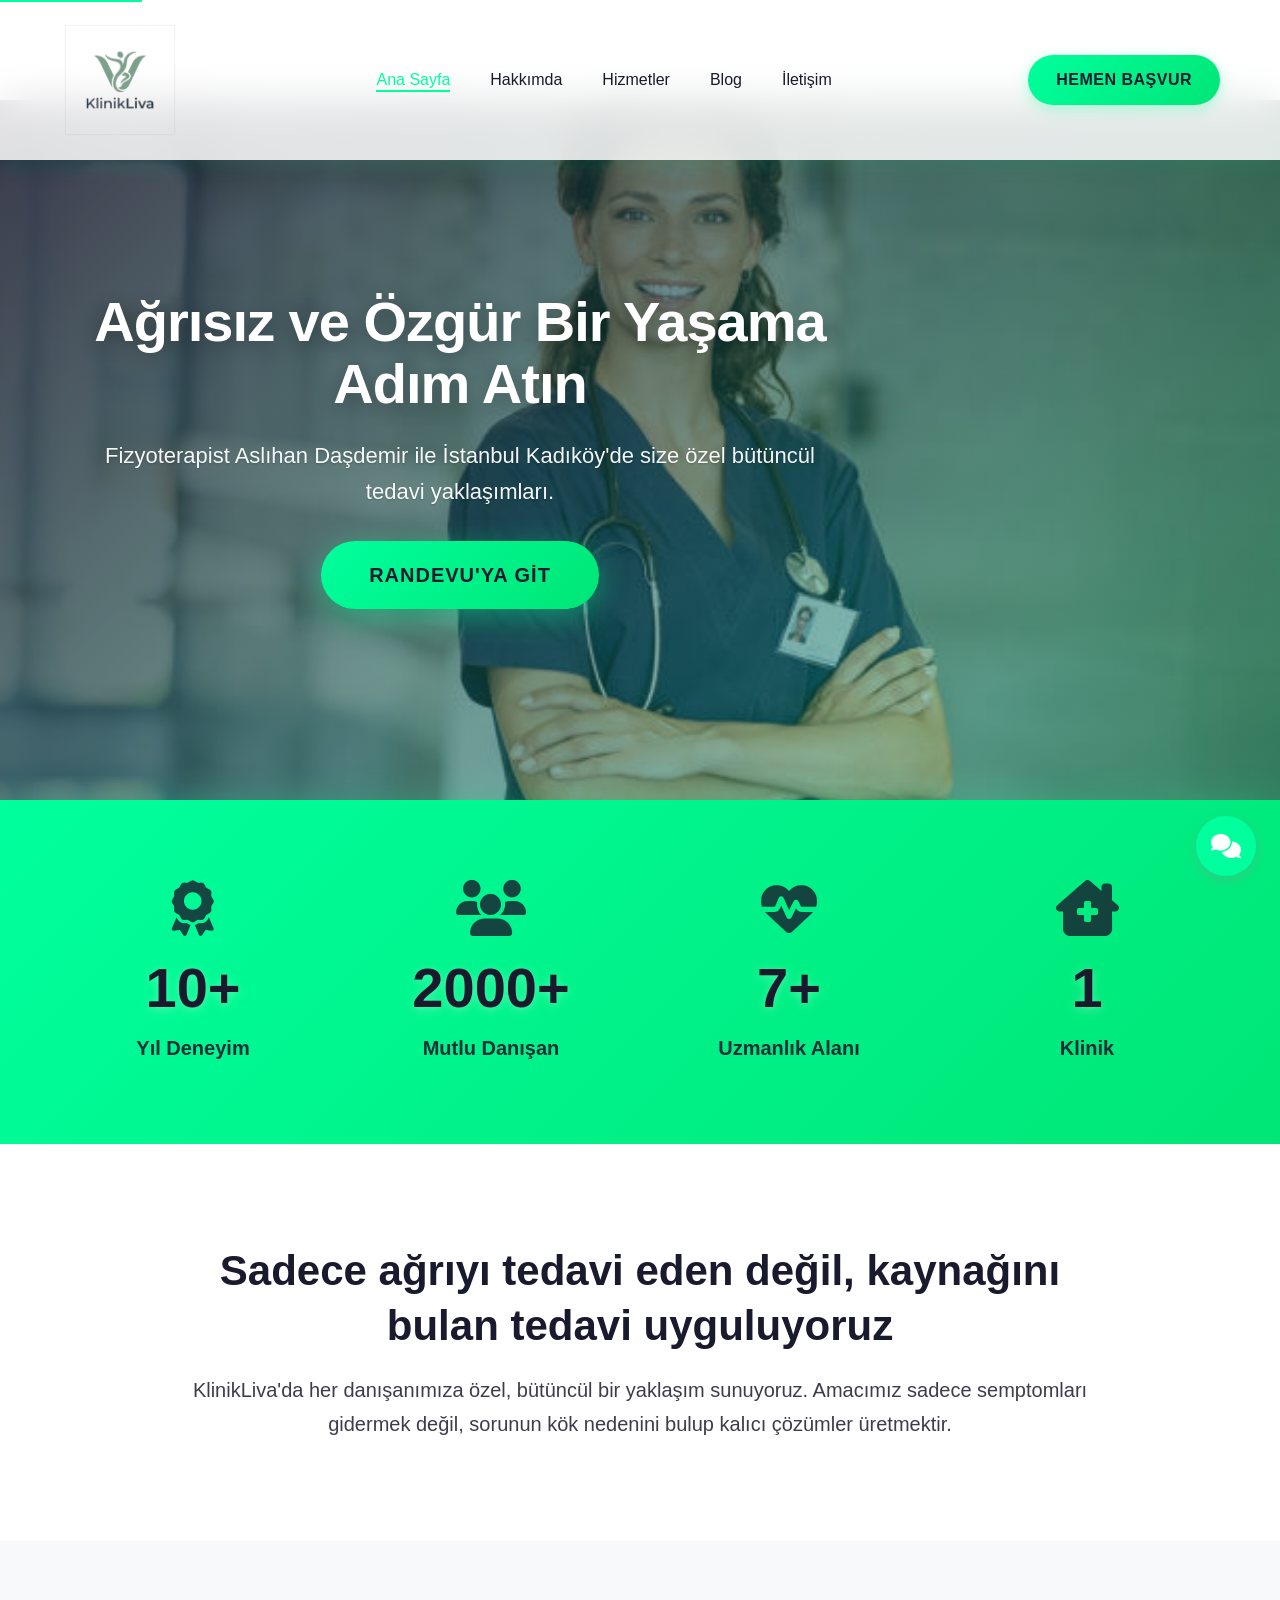
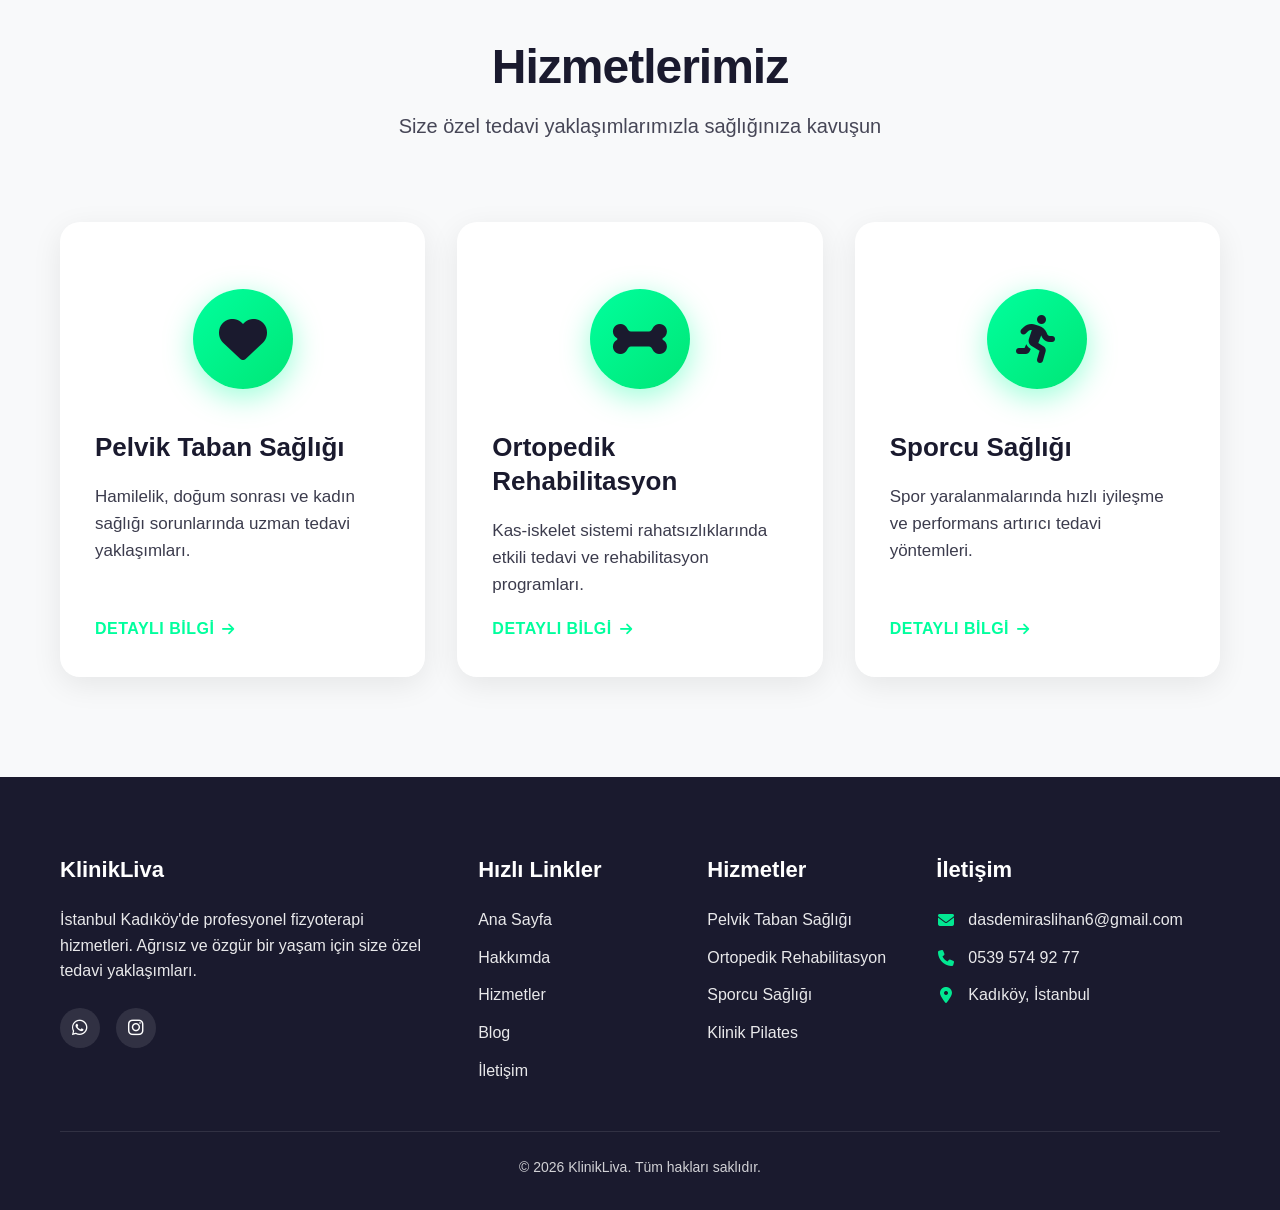
==== commit 7e61fd8d: "file ıupşload" ====
--- a/index.html
+++ b/index.html
@@ -3,12 +3,12 @@
 <head>
     <meta charset="UTF-8">
     <meta name="viewport" content="width=device-width, initial-scale=1.0">
-    <meta name="description" content="KlinikLiva - Elazığ ve İstanbul'da fizyoterapi hizmetleri. Pelvik taban sağlığı, ortopedik rehabilitasyon, sporcu sağlığı ve daha fazlası için uzman tedavi.">
+    <meta name="description" content="KlinikLiva - İstanbul Kadıköy'de fizyoterapi hizmetleri. Pelvik taban sağlığı, ortopedik rehabilitasyon, sporcu sağlığı ve daha fazlası için uzman tedavi.">
     <title>KlinikLiva - Ağrısız ve Özgür Bir Yaşama Adım Atın</title>
     
     <!-- Open Graph Meta Tags -->
     <meta property="og:title" content="KlinikLiva - Ağrısız ve Özgür Bir Yaşama Adım Atın">
-    <meta property="og:description" content="Elazığ ve İstanbul'da profesyonel fizyoterapi hizmetleri. Size özel bütüncül tedavi yaklaşımları.">
+    <meta property="og:description" content="İstanbul Kadıköy'de profesyonel fizyoterapi hizmetleri. Size özel bütüncül tedavi yaklaşımları.">
     <meta property="og:type" content="website">
     <meta property="og:url" content="https://klinikliva.com">
     <meta property="og:image" content="https://klinikliva.com/assets/img/doctor-hero.jpg">
@@ -59,7 +59,7 @@
             <div class="container">
                 <div class="hero-content" data-aos="fade-up" data-aos-delay="200">
                     <h1 class="hero-headline">Ağrısız ve Özgür Bir Yaşama Adım Atın</h1>
-                    <p class="hero-subtext">Fizyoterapist Aslıhan Daşdemir ile Elazığ ve İstanbul'da size özel bütüncül tedavi yaklaşımları</p>
+                    <p class="hero-subtext">Fizyoterapist Aslıhan Daşdemir ile İstanbul Kadıköy'de size özel bütüncül tedavi yaklaşımları.</p>
                     <a href="#contact" class="hero-cta-button">Randevu'ya Git</a>
                 </div>
             </div>
@@ -86,7 +86,7 @@
                     </div>
                     <div class="stat-item" data-aos="fade-up" data-aos-delay="300">
                         <i class="fas fa-clinic-medical stat-icon"></i>
-                        <h3 class="stat-number">2</h3>
+                        <h3 class="stat-number">1</h3>
                         <p class="stat-label">Klinik</p>
                     </div>
                 </div>
@@ -194,7 +194,7 @@
                 <div class="footer-section">
                     <h3 class="footer-title">KlinikLiva</h3>
                     <p class="footer-text">
-                        Elazığ ve İstanbul'da profesyonel fizyoterapi hizmetleri. 
+                        İstanbul Kadıköy'de profesyonel fizyoterapi hizmetleri. 
                         Ağrısız ve özgür bir yaşam için size özel tedavi yaklaşımları.
                     </p>
                     <div class="social-links">
@@ -244,11 +244,7 @@
                         </div>
                         <div class="footer-contact-item">
                             <i class="fas fa-map-marker-alt"></i>
-                            <span>Elazığ Merkez</span>
-                        </div>
-                        <div class="footer-contact-item">
-                            <i class="fas fa-map-marker-alt"></i>
-                            <span>İstanbul Nişantaşı</span>
+                            <span>Kadıköy, İstanbul</span>
                         </div>
                     </div>
                 </div>
